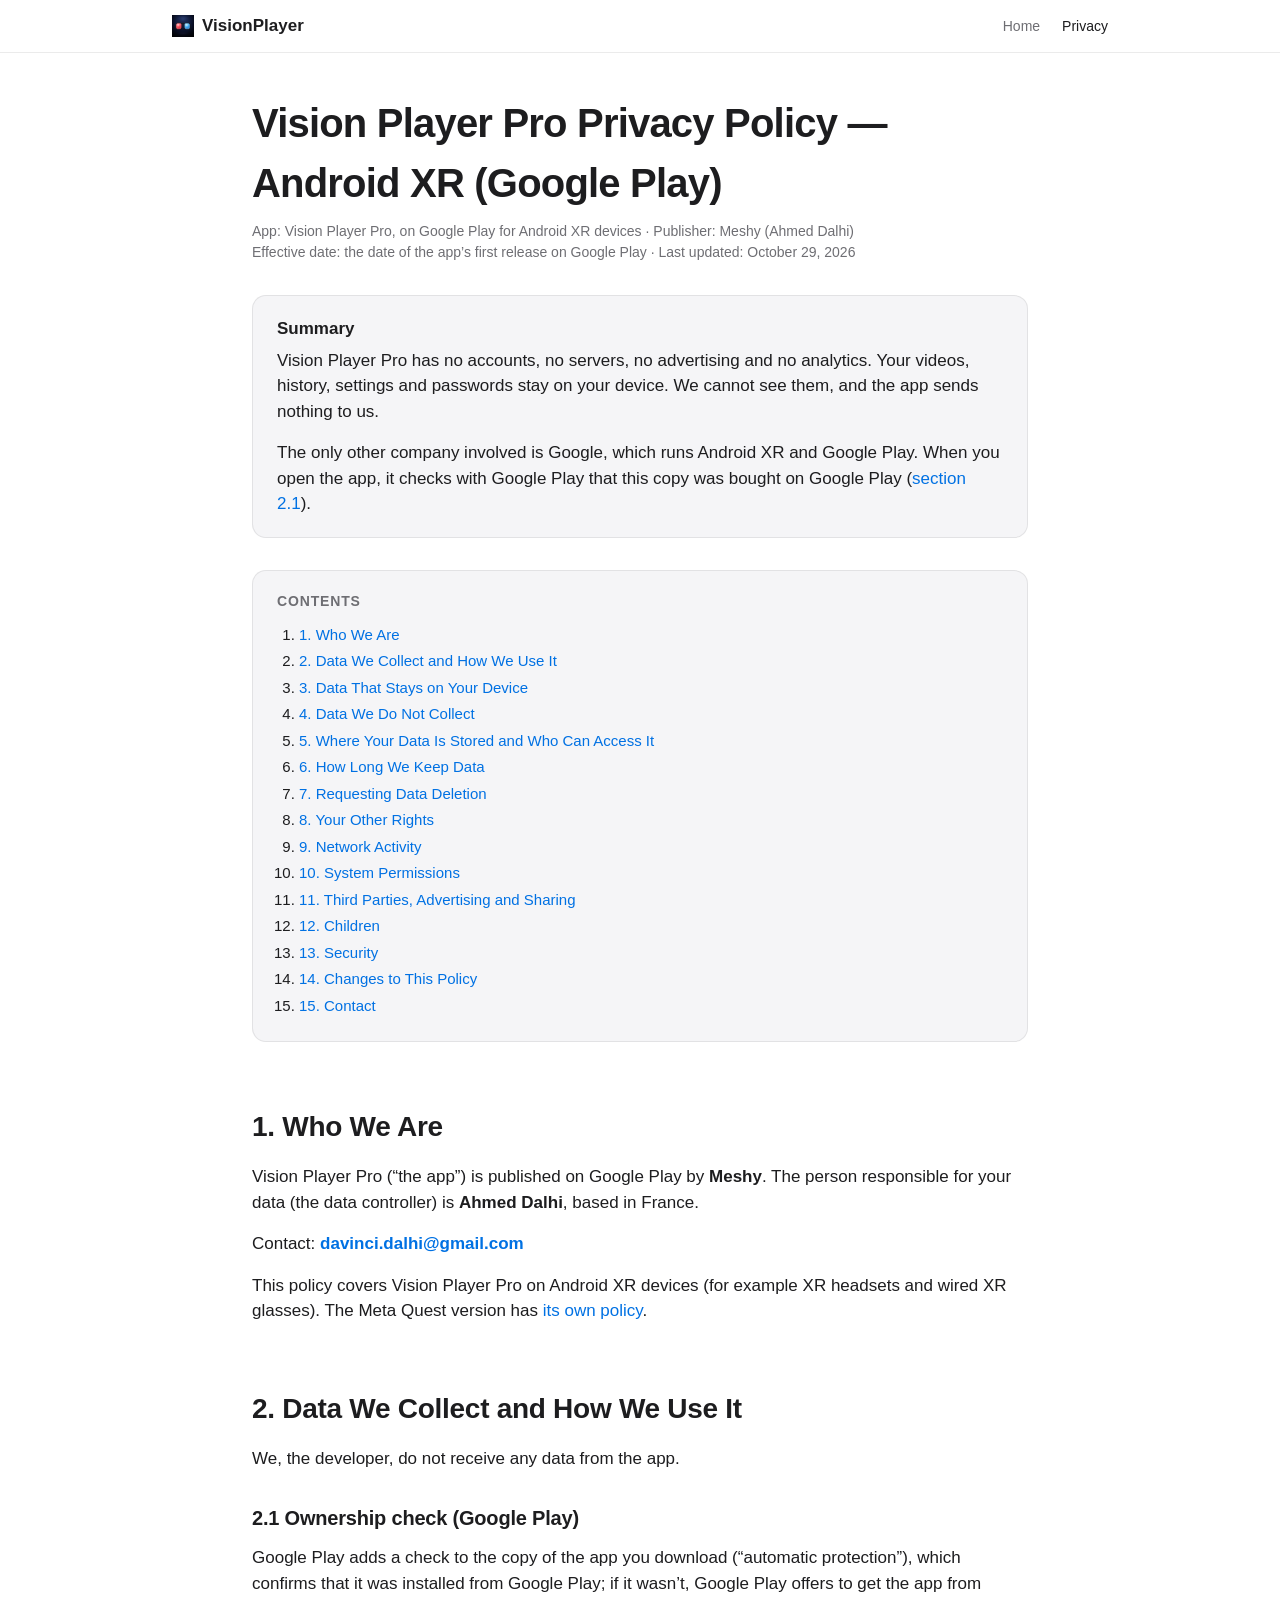
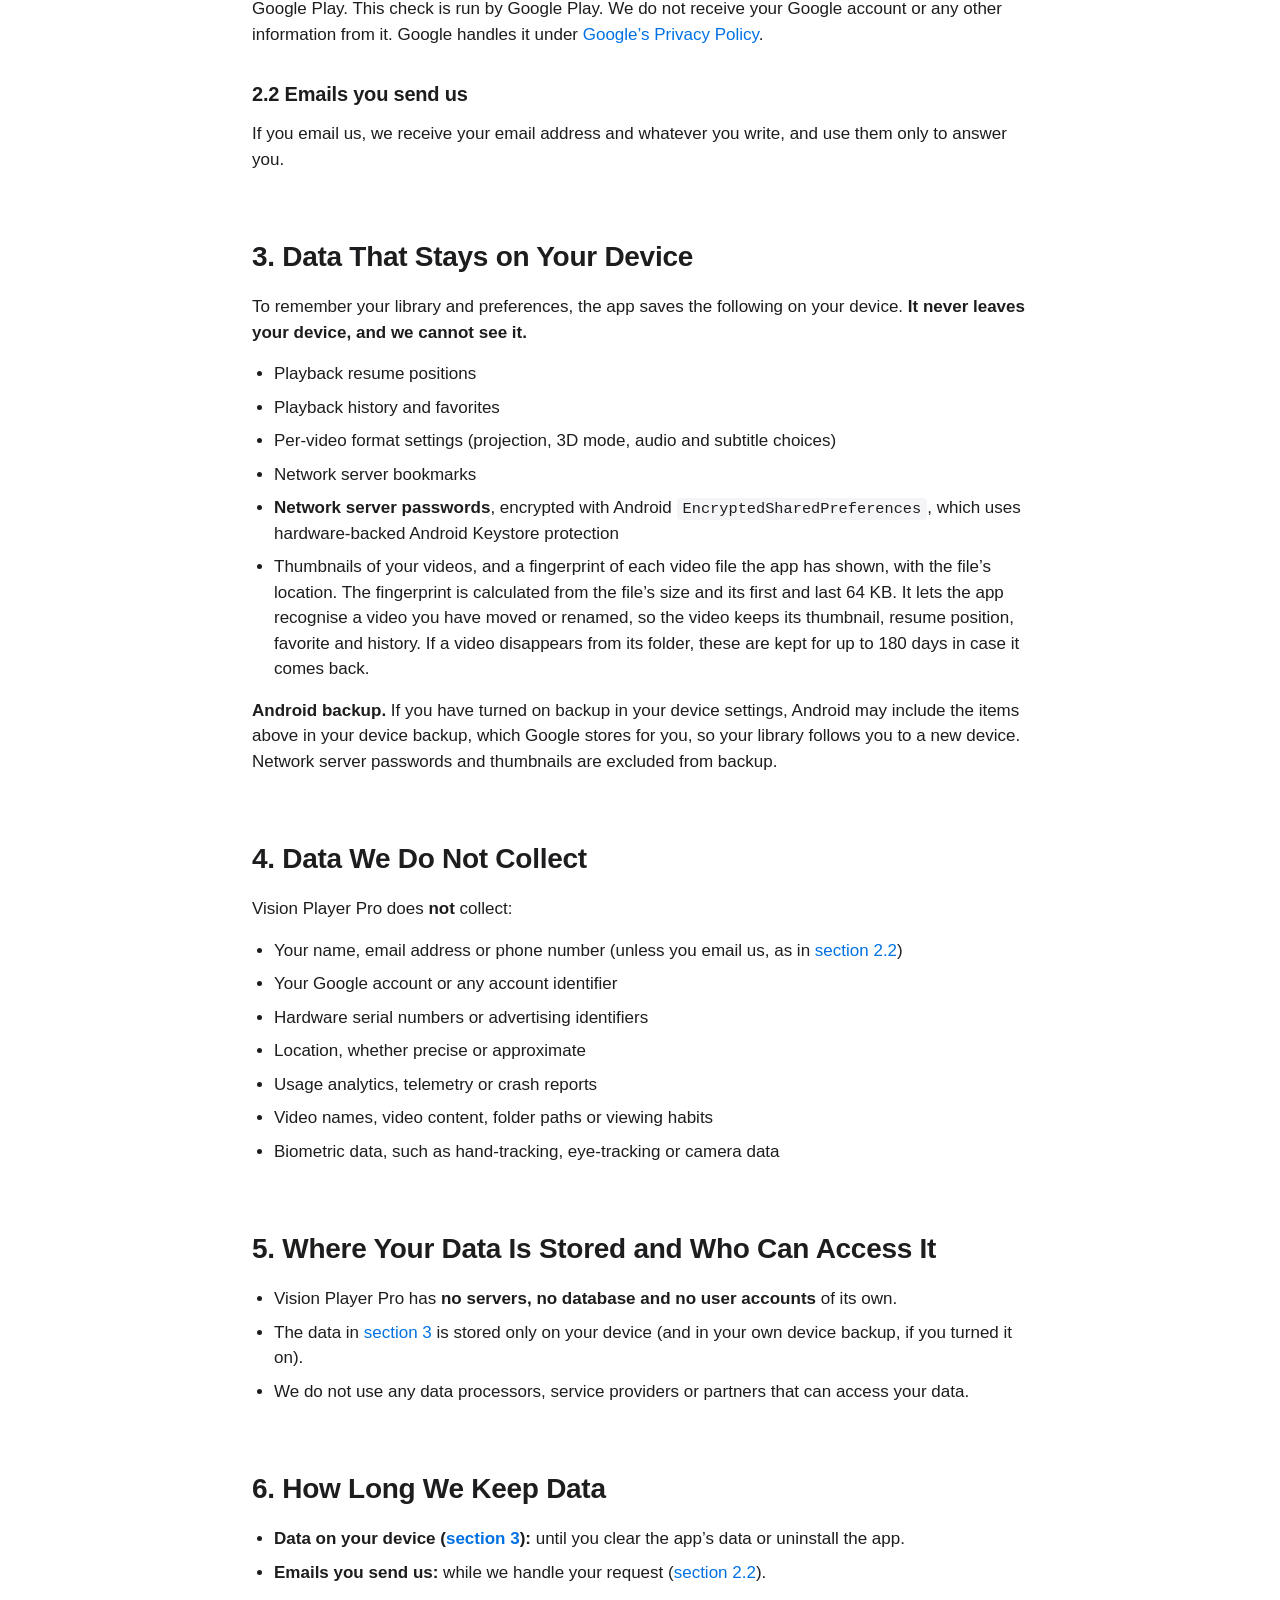
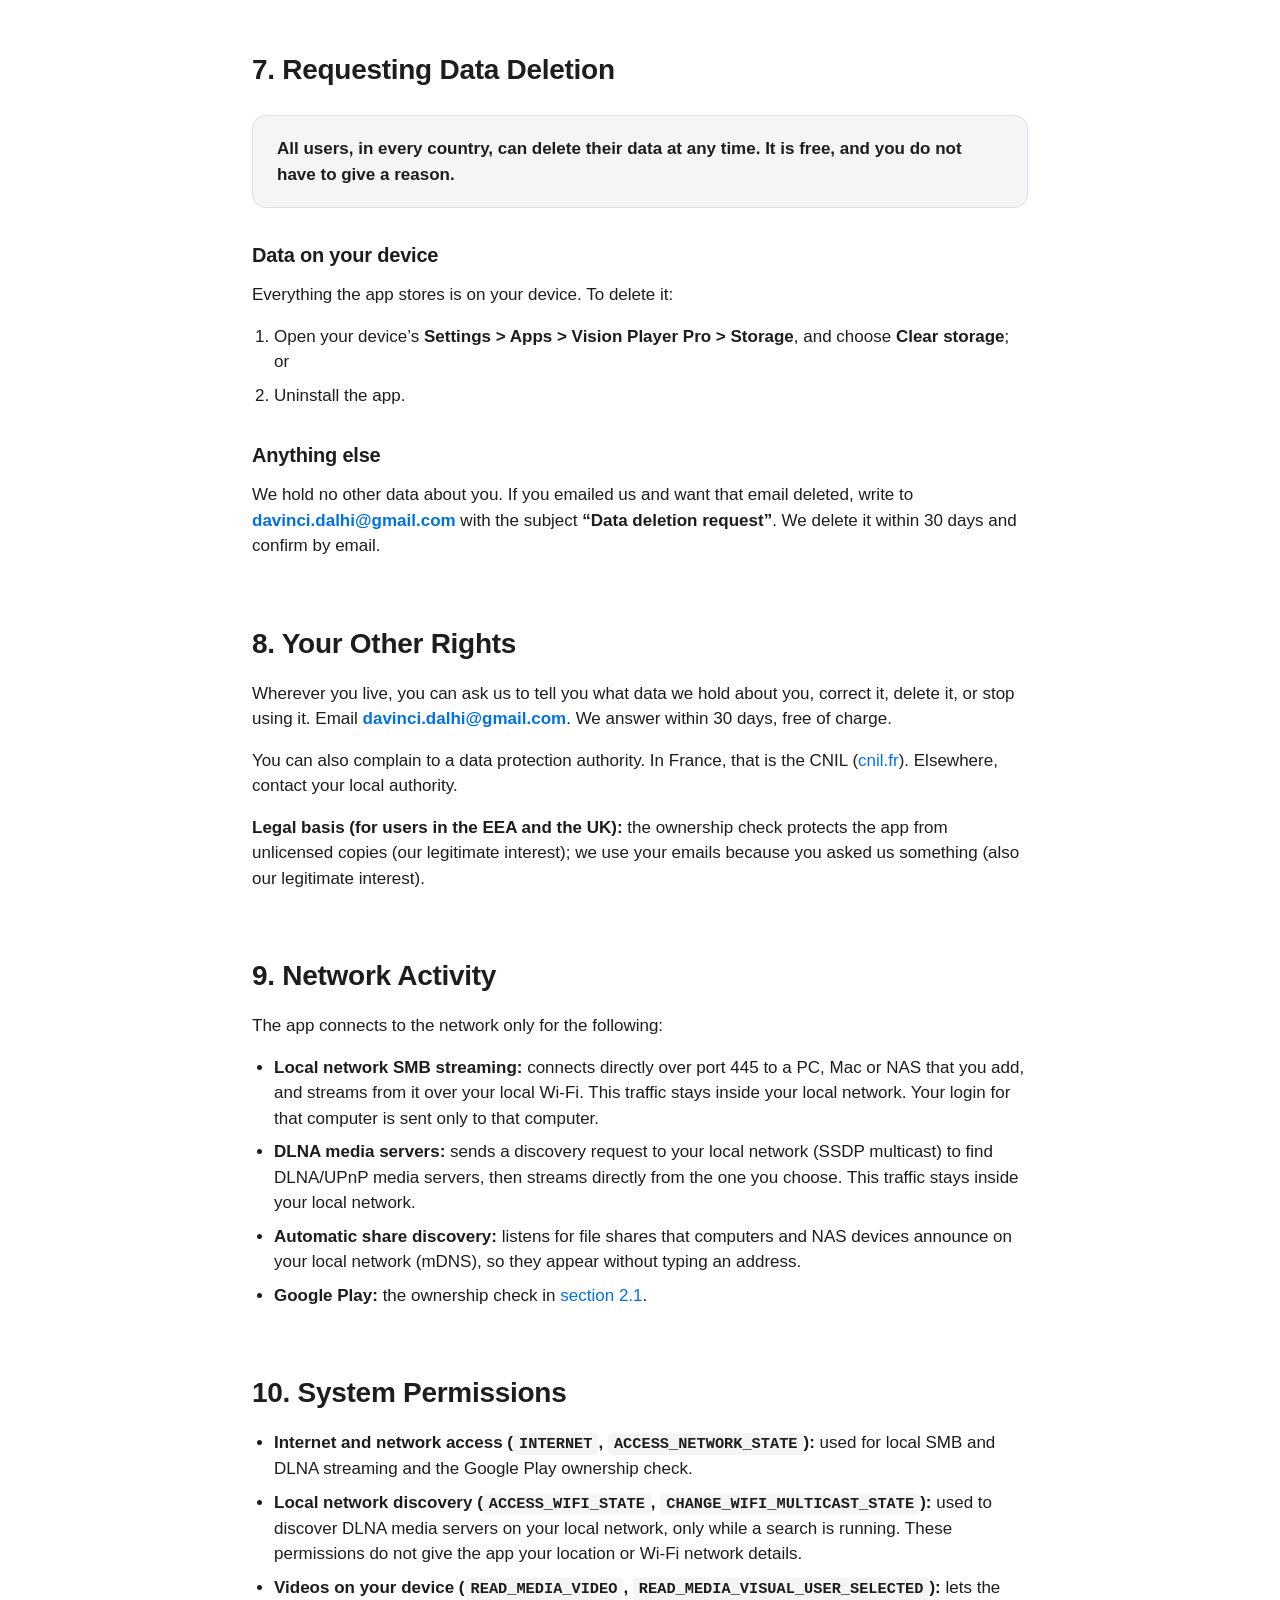
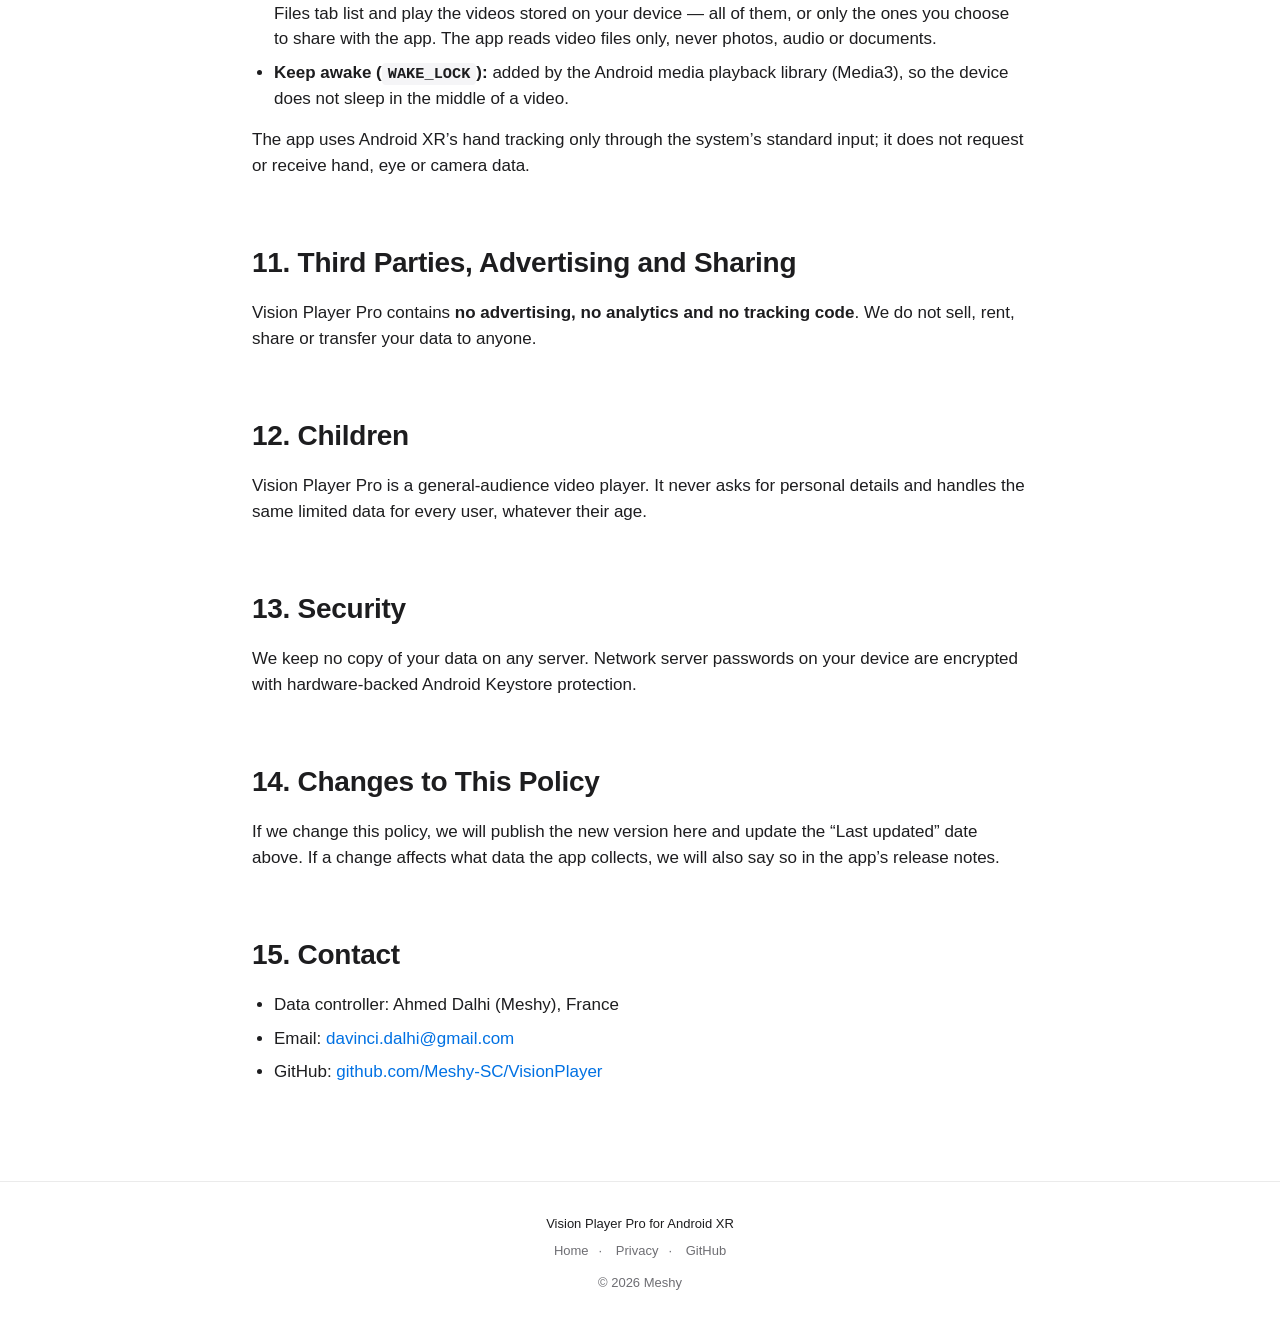
==== androidxr-privacy.html @ 5a443e69 "Add the Android XR (Google Play) privacy policy" ====
<!DOCTYPE html>
<html lang="en">
<head>
  <meta charset="UTF-8" />
  <meta name="viewport" content="width=device-width, initial-scale=1.0" />
  <meta name="theme-color" content="#000000" />
  <title>Privacy Policy — Vision Player Pro (Android XR)</title>
  <meta name="description" content="Privacy policy for Vision Player Pro on Google Play for Android XR devices. What the app stores, what it never collects, and how to delete your data." />
  <link rel="icon" type="image/png" href="assets/logo.png" />
  <link rel="apple-touch-icon" href="assets/logo.png" />
  <link rel="stylesheet" href="assets/style.css" />
</head>
<body>

  <nav class="nav">
    <div class="nav-inner">
      <a class="nav-brand" href="./">
        <img src="assets/logo.png" alt="" />
        VisionPlayer
      </a>
      <div class="nav-links">
        <a href="./">Home</a>
        <a href="androidxr-privacy.html" class="active">Privacy</a>
      </div>
    </div>
  </nav>

  <main class="container">
    <h1>Vision Player Pro Privacy Policy — Android XR (Google Play)</h1>
    <p class="meta">
      App: Vision Player Pro, on Google Play for Android XR devices · Publisher: Meshy (Ahmed Dalhi)<br />
      Effective date: the date of the app&rsquo;s first release on Google Play · Last updated: October 29, 2026
    </p>

    <div class="callout">
      <strong class="callout-title">Summary</strong>
      <p>
        Vision Player Pro has no accounts, no servers, no advertising and no analytics. Your videos, history,
        settings and passwords stay on your device. We cannot see them, and the app sends nothing to us.
      </p>
      <p>
        The only other company involved is Google, which runs Android XR and Google Play. When you open the app, it
        checks with Google Play that this copy was bought on Google Play (<a href="#ownership">section 2.1</a>).
      </p>
    </div>

    <div class="toc">
      <p class="toc-title">Contents</p>
      <ol>
        <li><a href="#who">1. Who We Are</a></li>
        <li><a href="#collect">2. Data We Collect and How We Use It</a></li>
        <li><a href="#on-device">3. Data That Stays on Your Device</a></li>
        <li><a href="#not-collected">4. Data We Do Not Collect</a></li>
        <li><a href="#storage">5. Where Your Data Is Stored and Who Can Access It</a></li>
        <li><a href="#retention">6. How Long We Keep Data</a></li>
        <li><a href="#deletion">7. Requesting Data Deletion</a></li>
        <li><a href="#rights">8. Your Other Rights</a></li>
        <li><a href="#network">9. Network Activity</a></li>
        <li><a href="#permissions">10. System Permissions</a></li>
        <li><a href="#third-parties">11. Third Parties, Advertising and Sharing</a></li>
        <li><a href="#children">12. Children</a></li>
        <li><a href="#security">13. Security</a></li>
        <li><a href="#changes">14. Changes to This Policy</a></li>
        <li><a href="#contact">15. Contact</a></li>
      </ol>
    </div>

    <h2 id="who">1. Who We Are</h2>
    <p>
      Vision Player Pro (&ldquo;the app&rdquo;) is published on Google Play by <strong>Meshy</strong>. The person
      responsible for your data (the data controller) is <strong>Ahmed Dalhi</strong>, based in France.
    </p>
    <p>Contact: <a href="mailto:davinci.dalhi@gmail.com"><strong>davinci.dalhi@gmail.com</strong></a></p>
    <p>
      This policy covers Vision Player Pro on Android XR devices (for example XR headsets and wired XR glasses). The
      Meta Quest version has <a href="horizon-privacy.html">its own policy</a>.
    </p>

    <h2 id="collect">2. Data We Collect and How We Use It</h2>
    <p>We, the developer, do not receive any data from the app.</p>

    <h3 id="ownership">2.1 Ownership check (Google Play)</h3>
    <p>
      Google Play adds a check to the copy of the app you download (&ldquo;automatic protection&rdquo;), which
      confirms that it was installed from Google Play; if it wasn&rsquo;t, Google Play offers to get the app from
      Google Play. This check is run by Google Play. We do not receive your Google account or any other information
      from it. Google handles it under
      <a href="https://policies.google.com/privacy" target="_blank" rel="noopener">Google&rsquo;s Privacy Policy</a>.
    </p>

    <h3 id="emails">2.2 Emails you send us</h3>
    <p>If you email us, we receive your email address and whatever you write, and use them only to answer you.</p>

    <h2 id="on-device">3. Data That Stays on Your Device</h2>
    <p>
      To remember your library and preferences, the app saves the following on your device. <strong>It never leaves
      your device, and we cannot see it.</strong>
    </p>
    <ul>
      <li>Playback resume positions</li>
      <li>Playback history and favorites</li>
      <li>Per-video format settings (projection, 3D mode, audio and subtitle choices)</li>
      <li>Network server bookmarks</li>
      <li>
        <strong>Network server passwords</strong>, encrypted with Android <code>EncryptedSharedPreferences</code>,
        which uses hardware-backed Android Keystore protection
      </li>
      <li>
        Thumbnails of your videos, and a fingerprint of each video file the app has shown, with the file&rsquo;s
        location. The fingerprint is calculated from the file&rsquo;s size and its first and last 64 KB. It lets the
        app recognise a video you have moved or renamed, so the video keeps its thumbnail, resume position, favorite
        and history. If a video disappears from its folder, these are kept for up to 180 days in case it comes back.
      </li>
    </ul>
    <p>
      <strong>Android backup.</strong> If you have turned on backup in your device settings, Android may include the
      items above in your device backup, which Google stores for you, so your library follows you to a new device.
      Network server passwords and thumbnails are excluded from backup.
    </p>

    <h2 id="not-collected">4. Data We Do Not Collect</h2>
    <p>Vision Player Pro does <strong>not</strong> collect:</p>
    <ul>
      <li>Your name, email address or phone number (unless you email us, as in <a href="#emails">section 2.2</a>)</li>
      <li>Your Google account or any account identifier</li>
      <li>Hardware serial numbers or advertising identifiers</li>
      <li>Location, whether precise or approximate</li>
      <li>Usage analytics, telemetry or crash reports</li>
      <li>Video names, video content, folder paths or viewing habits</li>
      <li>Biometric data, such as hand-tracking, eye-tracking or camera data</li>
    </ul>

    <h2 id="storage">5. Where Your Data Is Stored and Who Can Access It</h2>
    <ul>
      <li>Vision Player Pro has <strong>no servers, no database and no user accounts</strong> of its own.</li>
      <li>
        The data in <a href="#on-device">section 3</a> is stored only on your device (and in your own device backup,
        if you turned it on).
      </li>
      <li>We do not use any data processors, service providers or partners that can access your data.</li>
    </ul>

    <h2 id="retention">6. How Long We Keep Data</h2>
    <ul>
      <li><strong>Data on your device (<a href="#on-device">section 3</a>):</strong> until you clear the app&rsquo;s data or uninstall the app.</li>
      <li><strong>Emails you send us:</strong> while we handle your request (<a href="#emails">section 2.2</a>).</li>
    </ul>

    <h2 id="deletion">7. Requesting Data Deletion</h2>
    <div class="callout">
      <p>
        <strong>All users, in every country, can delete their data at any time. It is free, and you do not have to
        give a reason.</strong>
      </p>
    </div>
    <h3>Data on your device</h3>
    <p>Everything the app stores is on your device. To delete it:</p>
    <ol>
      <li>Open your device&rsquo;s <strong>Settings &gt; Apps &gt; Vision Player Pro &gt; Storage</strong>, and choose <strong>Clear storage</strong>; or</li>
      <li>Uninstall the app.</li>
    </ol>
    <h3>Anything else</h3>
    <p>
      We hold no other data about you. If you emailed us and want that email deleted, write to
      <a href="mailto:davinci.dalhi@gmail.com?subject=Data%20deletion%20request"><strong>davinci.dalhi@gmail.com</strong></a>
      with the subject <strong>&ldquo;Data deletion request&rdquo;</strong>. We delete it within 30 days and confirm by
      email.
    </p>

    <h2 id="rights">8. Your Other Rights</h2>
    <p>
      Wherever you live, you can ask us to tell you what data we hold about you, correct it, delete it, or stop using
      it. Email <a href="mailto:davinci.dalhi@gmail.com"><strong>davinci.dalhi@gmail.com</strong></a>. We answer within
      30 days, free of charge.
    </p>
    <p>
      You can also complain to a data protection authority. In France, that is the CNIL
      (<a href="https://www.cnil.fr" target="_blank" rel="noopener">cnil.fr</a>). Elsewhere, contact your local
      authority.
    </p>
    <p>
      <strong>Legal basis (for users in the EEA and the UK):</strong> the ownership check protects the app from
      unlicensed copies (our legitimate interest); we use your emails because you asked us something (also our
      legitimate interest).
    </p>

    <h2 id="network">9. Network Activity</h2>
    <p>The app connects to the network only for the following:</p>
    <ul>
      <li>
        <strong>Local network SMB streaming:</strong> connects directly over port 445 to a PC, Mac or NAS that you add,
        and streams from it over your local Wi-Fi. This traffic stays inside your local network. Your login for that
        computer is sent only to that computer.
      </li>
      <li>
        <strong>DLNA media servers:</strong> sends a discovery request to your local network (SSDP multicast) to find
        DLNA/UPnP media servers, then streams directly from the one you choose. This traffic stays inside your local
        network.
      </li>
      <li>
        <strong>Automatic share discovery:</strong> listens for file shares that computers and NAS devices announce on
        your local network (mDNS), so they appear without typing an address.
      </li>
      <li><strong>Google Play:</strong> the ownership check in <a href="#ownership">section 2.1</a>.</li>
    </ul>

    <h2 id="permissions">10. System Permissions</h2>
    <ul>
      <li>
        <strong>Internet and network access (<code>INTERNET</code>, <code>ACCESS_NETWORK_STATE</code>):</strong> used
        for local SMB and DLNA streaming and the Google Play ownership check.
      </li>
      <li>
        <strong>Local network discovery (<code>ACCESS_WIFI_STATE</code>, <code>CHANGE_WIFI_MULTICAST_STATE</code>):</strong>
        used to discover DLNA media servers on your local network, only while a search is running. These permissions
        do not give the app your location or Wi-Fi network details.
      </li>
      <li>
        <strong>Videos on your device (<code>READ_MEDIA_VIDEO</code>, <code>READ_MEDIA_VISUAL_USER_SELECTED</code>):</strong>
        lets the Files tab list and play the videos stored on your device — all of them, or only the ones you choose
        to share with the app. The app reads video files only, never photos, audio or documents.
      </li>
      <li>
        <strong>Keep awake (<code>WAKE_LOCK</code>):</strong> added by the Android media playback library (Media3), so
        the device does not sleep in the middle of a video.
      </li>
    </ul>
    <p>
      The app uses Android XR&rsquo;s hand tracking only through the system&rsquo;s standard input; it does not request
      or receive hand, eye or camera data.
    </p>

    <h2 id="third-parties">11. Third Parties, Advertising and Sharing</h2>
    <p>
      Vision Player Pro contains <strong>no advertising, no analytics and no tracking code</strong>. We do not sell,
      rent, share or transfer your data to anyone.
    </p>

    <h2 id="children">12. Children</h2>
    <p>
      Vision Player Pro is a general-audience video player. It never asks for personal details and handles the same
      limited data for every user, whatever their age.
    </p>

    <h2 id="security">13. Security</h2>
    <p>
      We keep no copy of your data on any server. Network server passwords on your device are encrypted with
      hardware-backed Android Keystore protection.
    </p>

    <h2 id="changes">14. Changes to This Policy</h2>
    <p>
      If we change this policy, we will publish the new version here and update the &ldquo;Last updated&rdquo; date
      above. If a change affects what data the app collects, we will also say so in the app&rsquo;s release notes.
    </p>

    <h2 id="contact">15. Contact</h2>
    <ul>
      <li>Data controller: Ahmed Dalhi (Meshy), France</li>
      <li>Email: <a href="mailto:davinci.dalhi@gmail.com?subject=Vision%20Player%20Pro%20privacy">davinci.dalhi@gmail.com</a></li>
      <li>GitHub: <a href="https://github.com/Meshy-SC/VisionPlayer" target="_blank" rel="noopener">github.com/Meshy-SC/VisionPlayer</a></li>
    </ul>
  </main>

  <footer class="footer">
    <div class="footer-brand">Vision Player Pro for Android XR</div>
    <div>
      <a href="./">Home</a>·
      <a href="androidxr-privacy.html">Privacy</a>·
      <a href="https://github.com/Meshy-SC/VisionPlayer" target="_blank" rel="noopener">GitHub</a>
    </div>
    <div style="margin-top: 12px;">© 2026 Meshy</div>
  </footer>

</body>
</html>
---- assets/style.css ----
/* VisionPlayer — support & legal site
   Zero-dependency, system-font, auto light/dark. */

:root {
  --bg: #ffffff;
  --bg-elevated: #f5f5f7;
  --text: #1d1d1f;
  --text-muted: #6e6e73;
  --border: rgba(0, 0, 0, 0.08);
  --accent: #0071e3;
  --accent-hover: #0077ed;
  --card: #ffffff;
  --shadow: 0 1px 2px rgba(0, 0, 0, 0.04), 0 8px 24px rgba(0, 0, 0, 0.06);
  --hero-gradient: linear-gradient(180deg, #f5f5f7 0%, #ffffff 100%);
  --code-bg: #f5f5f7;
}

@media (prefers-color-scheme: dark) {
  :root {
    --bg: #000000;
    --bg-elevated: #1c1c1e;
    --text: #f5f5f7;
    --text-muted: #a1a1a6;
    --border: rgba(255, 255, 255, 0.12);
    --accent: #2997ff;
    --accent-hover: #47a7ff;
    --card: #1c1c1e;
    --shadow: 0 1px 2px rgba(0, 0, 0, 0.3), 0 8px 24px rgba(0, 0, 0, 0.4);
    --hero-gradient: linear-gradient(180deg, #1c1c1e 0%, #000000 100%);
    --code-bg: #1c1c1e;
  }
}

* {
  box-sizing: border-box;
}

html {
  -webkit-text-size-adjust: 100%;
  scroll-behavior: smooth;
}

body {
  margin: 0;
  padding: 0;
  font-family: -apple-system, BlinkMacSystemFont, "SF Pro Display", "SF Pro Text",
    "Helvetica Neue", Helvetica, Arial, sans-serif;
  font-size: 17px;
  line-height: 1.5;
  color: var(--text);
  background: var(--bg);
  -webkit-font-smoothing: antialiased;
  -moz-osx-font-smoothing: grayscale;
}

/* ---------- Navigation ---------- */

.nav {
  position: sticky;
  top: 0;
  z-index: 100;
  background: rgba(255, 255, 255, 0.72);
  backdrop-filter: saturate(180%) blur(20px);
  -webkit-backdrop-filter: saturate(180%) blur(20px);
  border-bottom: 1px solid var(--border);
}

@media (prefers-color-scheme: dark) {
  .nav {
    background: rgba(0, 0, 0, 0.72);
  }
}

.nav-inner {
  max-width: 980px;
  margin: 0 auto;
  padding: 0 22px;
  height: 52px;
  display: flex;
  align-items: center;
  gap: 24px;
}

.nav-brand {
  font-weight: 600;
  color: var(--text);
  text-decoration: none;
  display: flex;
  align-items: center;
  gap: 8px;
}

.nav-brand img {
  height: 22px;
  width: auto;
  vertical-align: middle;
}

.nav-links {
  margin-left: auto;
  display: flex;
  gap: 22px;
}

.nav-links a {
  color: var(--text-muted);
  text-decoration: none;
  font-size: 14px;
  transition: color 0.15s ease;
}

.nav-links a:hover {
  color: var(--text);
}

.nav-links a.active {
  color: var(--text);
  font-weight: 500;
}

/* ---------- Layout ---------- */

.container {
  max-width: 820px;
  margin: 0 auto;
  padding: 40px 22px 80px;
}

.container-wide {
  max-width: 980px;
}

/* ---------- Hero ---------- */

.hero {
  background: var(--hero-gradient);
  padding: 80px 22px 60px;
  text-align: center;
  border-bottom: 1px solid var(--border);
}

.hero-logo {
  width: 96px;
  height: 96px;
  margin: 0 auto 24px;
  display: block;
  border-radius: 22px;
  box-shadow: var(--shadow);
}

.hero h1 {
  font-size: 48px;
  font-weight: 700;
  letter-spacing: -0.02em;
  margin: 0 0 12px;
  line-height: 1.08;
}

.hero p {
  font-size: 21px;
  color: var(--text-muted);
  margin: 0 auto;
  max-width: 620px;
  line-height: 1.4;
}

/* ---------- Typography ---------- */

h1, h2, h3, h4 {
  color: var(--text);
  letter-spacing: -0.01em;
}

h1 {
  font-size: 40px;
  font-weight: 700;
  margin: 0 0 8px;
  letter-spacing: -0.02em;
}

h2 {
  font-size: 28px;
  font-weight: 600;
  margin: 48px 0 16px;
  padding-top: 16px;
}

h3 {
  font-size: 20px;
  font-weight: 600;
  margin: 32px 0 12px;
}

p {
  margin: 0 0 16px;
}

a {
  color: var(--accent);
  text-decoration: none;
}

a:hover {
  color: var(--accent-hover);
  text-decoration: underline;
}

.subtitle {
  color: var(--text-muted);
  font-size: 19px;
  margin: 8px 0 0;
}

.meta {
  color: var(--text-muted);
  font-size: 14px;
  margin: 4px 0 32px;
}

ul, ol {
  padding-left: 22px;
  margin: 0 0 16px;
}

li {
  margin-bottom: 8px;
}

hr {
  border: 0;
  border-top: 1px solid var(--border);
  margin: 40px 0;
}

code {
  font-family: "SF Mono", ui-monospace, Menlo, Consolas, monospace;
  font-size: 0.9em;
  background: var(--code-bg);
  padding: 2px 6px;
  border-radius: 4px;
}

/* ---------- Cards ---------- */

.cards {
  display: grid;
  grid-template-columns: repeat(auto-fit, minmax(260px, 1fr));
  gap: 20px;
  margin: 40px 0;
}

.card {
  background: var(--card);
  border: 1px solid var(--border);
  border-radius: 18px;
  padding: 28px;
  box-shadow: var(--shadow);
  transition: transform 0.2s ease, box-shadow 0.2s ease;
  text-decoration: none;
  color: inherit;
  display: block;
}

.card:hover {
  transform: translateY(-2px);
  box-shadow: 0 4px 8px rgba(0, 0, 0, 0.06), 0 16px 32px rgba(0, 0, 0, 0.08);
  text-decoration: none;
}

@media (prefers-color-scheme: dark) {
  .card:hover {
    box-shadow: 0 4px 8px rgba(0, 0, 0, 0.4), 0 16px 32px rgba(0, 0, 0, 0.5);
  }
}

.card h3 {
  margin: 0 0 8px;
  font-size: 20px;
}

.card p {
  color: var(--text-muted);
  margin: 0;
  font-size: 15px;
}

.card-arrow {
  color: var(--accent);
  font-weight: 500;
  margin-top: 12px;
  display: inline-block;
  font-size: 14px;
}

/* ---------- Callouts ---------- */

.callout {
  background: var(--bg-elevated);
  border: 1px solid var(--border);
  border-radius: 14px;
  padding: 20px 24px;
  margin: 24px 0;
}

.callout p:last-child {
  margin-bottom: 0;
}

.callout-title {
  font-weight: 600;
  margin: 0 0 6px;
  display: block;
}

/* ---------- Table of contents ---------- */

.toc {
  background: var(--bg-elevated);
  border: 1px solid var(--border);
  border-radius: 14px;
  padding: 20px 24px;
  margin: 32px 0;
}

.toc-title {
  font-weight: 600;
  font-size: 14px;
  text-transform: uppercase;
  letter-spacing: 0.06em;
  color: var(--text-muted);
  margin: 0 0 12px;
}

.toc ol {
  margin: 0;
  padding-left: 22px;
  font-size: 15px;
}

.toc li {
  margin-bottom: 4px;
}

/* ---------- FAQ ---------- */

.faq details {
  border-bottom: 1px solid var(--border);
  padding: 20px 0;
}

.faq details:first-of-type {
  border-top: 1px solid var(--border);
}

.faq summary {
  font-weight: 500;
  cursor: pointer;
  font-size: 17px;
  list-style: none;
  display: flex;
  justify-content: space-between;
  align-items: center;
  gap: 16px;
}

.faq summary::-webkit-details-marker {
  display: none;
}

.faq summary::after {
  content: "+";
  color: var(--text-muted);
  font-size: 24px;
  font-weight: 300;
  transition: transform 0.2s ease;
  flex-shrink: 0;
}

.faq details[open] summary::after {
  content: "–";
}

.faq details[open] summary {
  margin-bottom: 12px;
}

.faq details p {
  margin: 0;
  color: var(--text-muted);
  font-size: 16px;
}

.faq details ul {
  color: var(--text-muted);
  font-size: 16px;
}

/* ---------- Button ---------- */

.button {
  display: inline-block;
  background: var(--accent);
  color: #ffffff !important;
  padding: 12px 22px;
  border-radius: 980px;
  font-size: 16px;
  font-weight: 500;
  text-decoration: none;
  transition: background 0.15s ease;
}

.button:hover {
  background: var(--accent-hover);
  text-decoration: none;
}

.button-secondary {
  background: var(--bg-elevated);
  color: var(--text) !important;
  border: 1px solid var(--border);
}

.button-secondary:hover {
  background: var(--border);
}

/* ---------- Footer ---------- */

.footer {
  border-top: 1px solid var(--border);
  padding: 32px 22px;
  text-align: center;
  color: var(--text-muted);
  font-size: 13px;
}

.footer a {
  color: var(--text-muted);
  margin: 0 10px;
}

.footer a:hover {
  color: var(--text);
}

.footer-brand {
  margin-bottom: 8px;
  color: var(--text);
  font-weight: 500;
}

/* ---------- Responsive ---------- */

@media (max-width: 640px) {
  .hero {
    padding: 60px 22px 40px;
  }

  .hero h1 {
    font-size: 34px;
  }

  .hero p {
    font-size: 18px;
  }

  h1 {
    font-size: 30px;
  }

  h2 {
    font-size: 24px;
  }

  .nav-inner {
    height: 48px;
    gap: 16px;
  }

  .nav-links {
    gap: 16px;
  }

  .container {
    padding: 32px 22px 60px;
  }
}
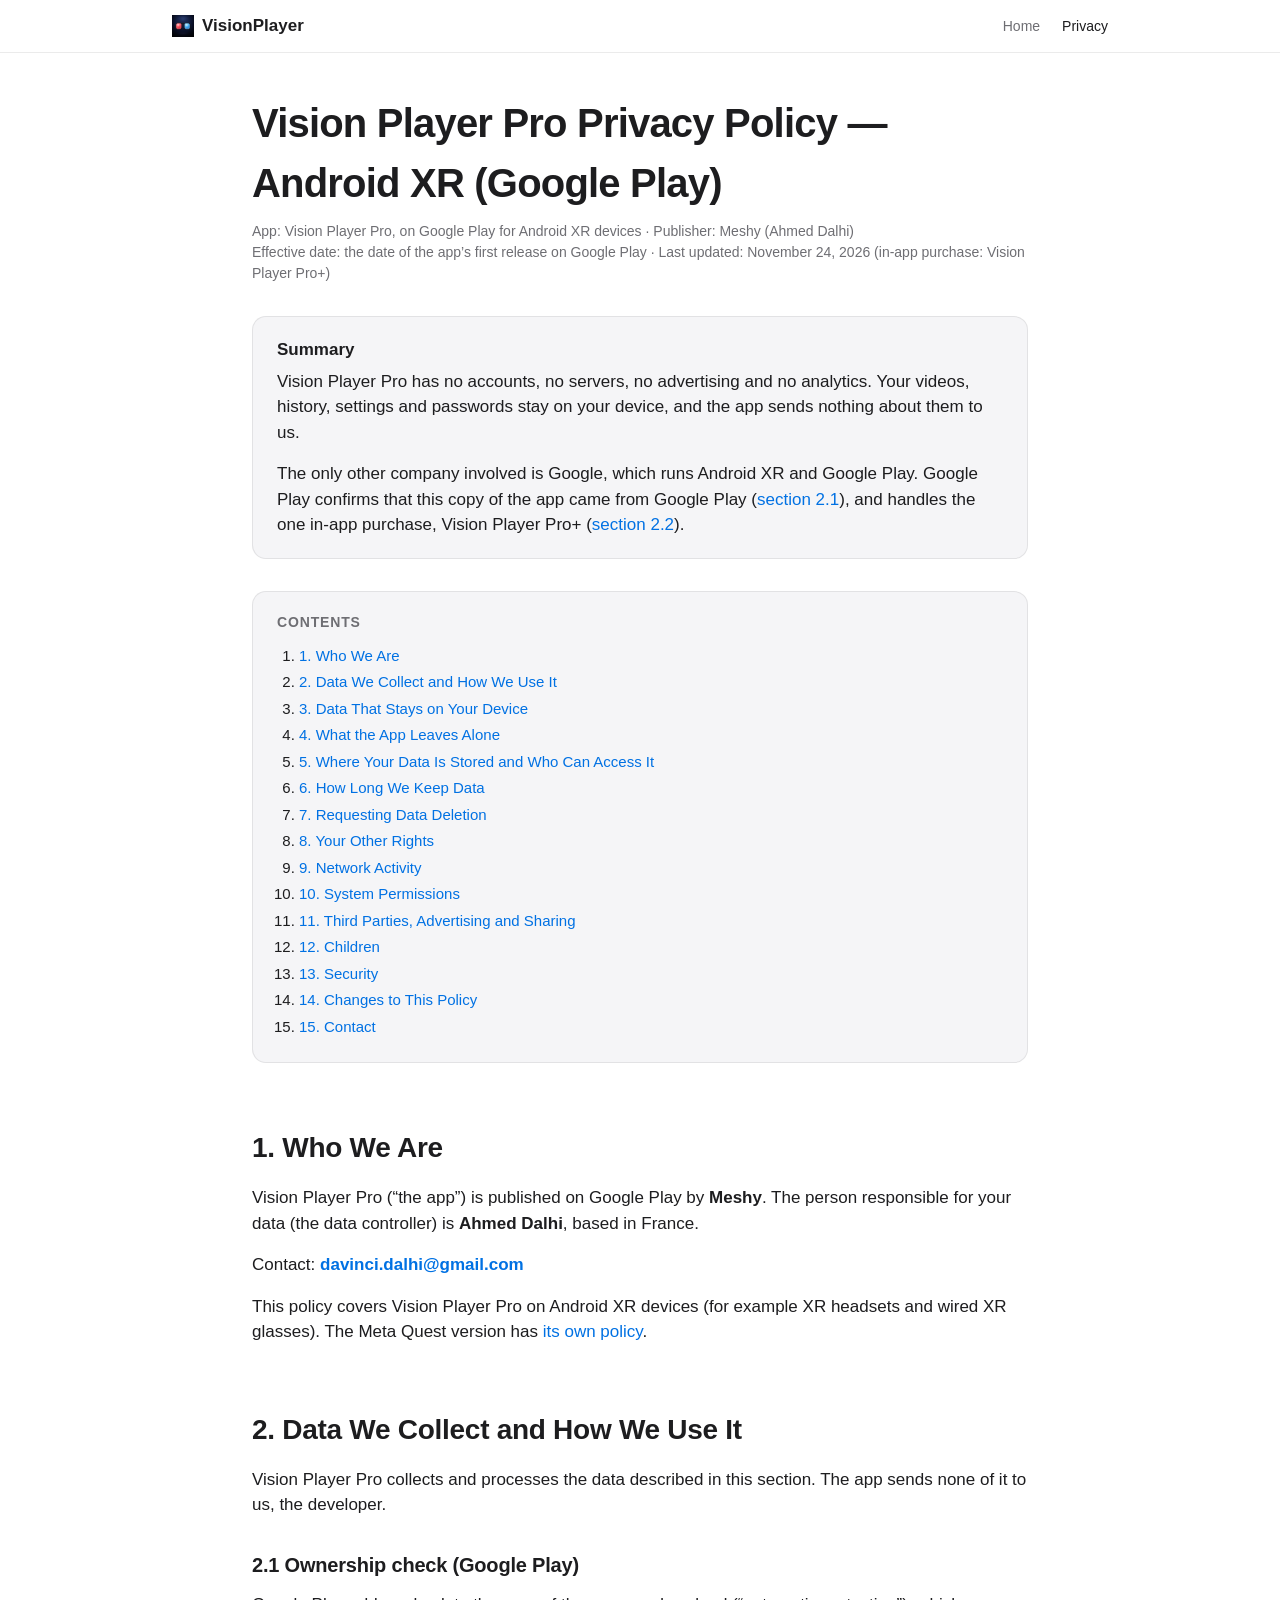
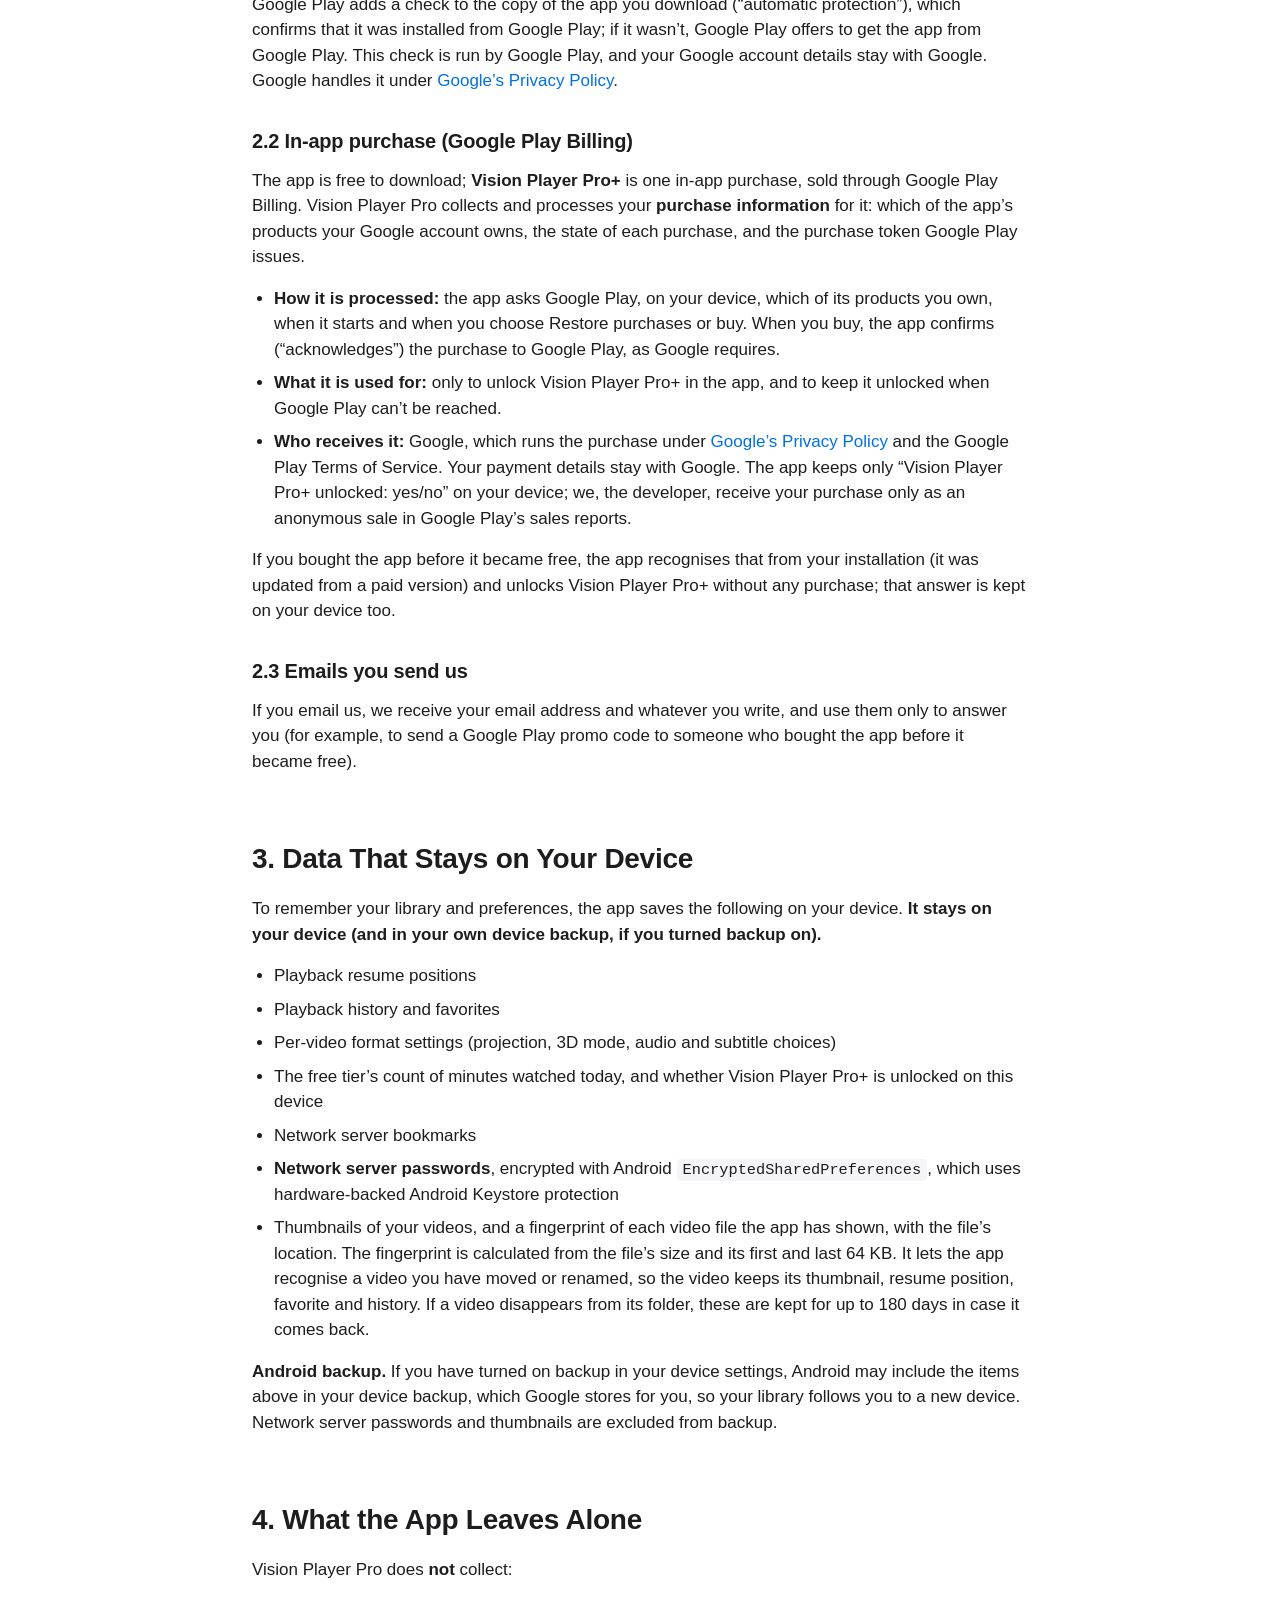
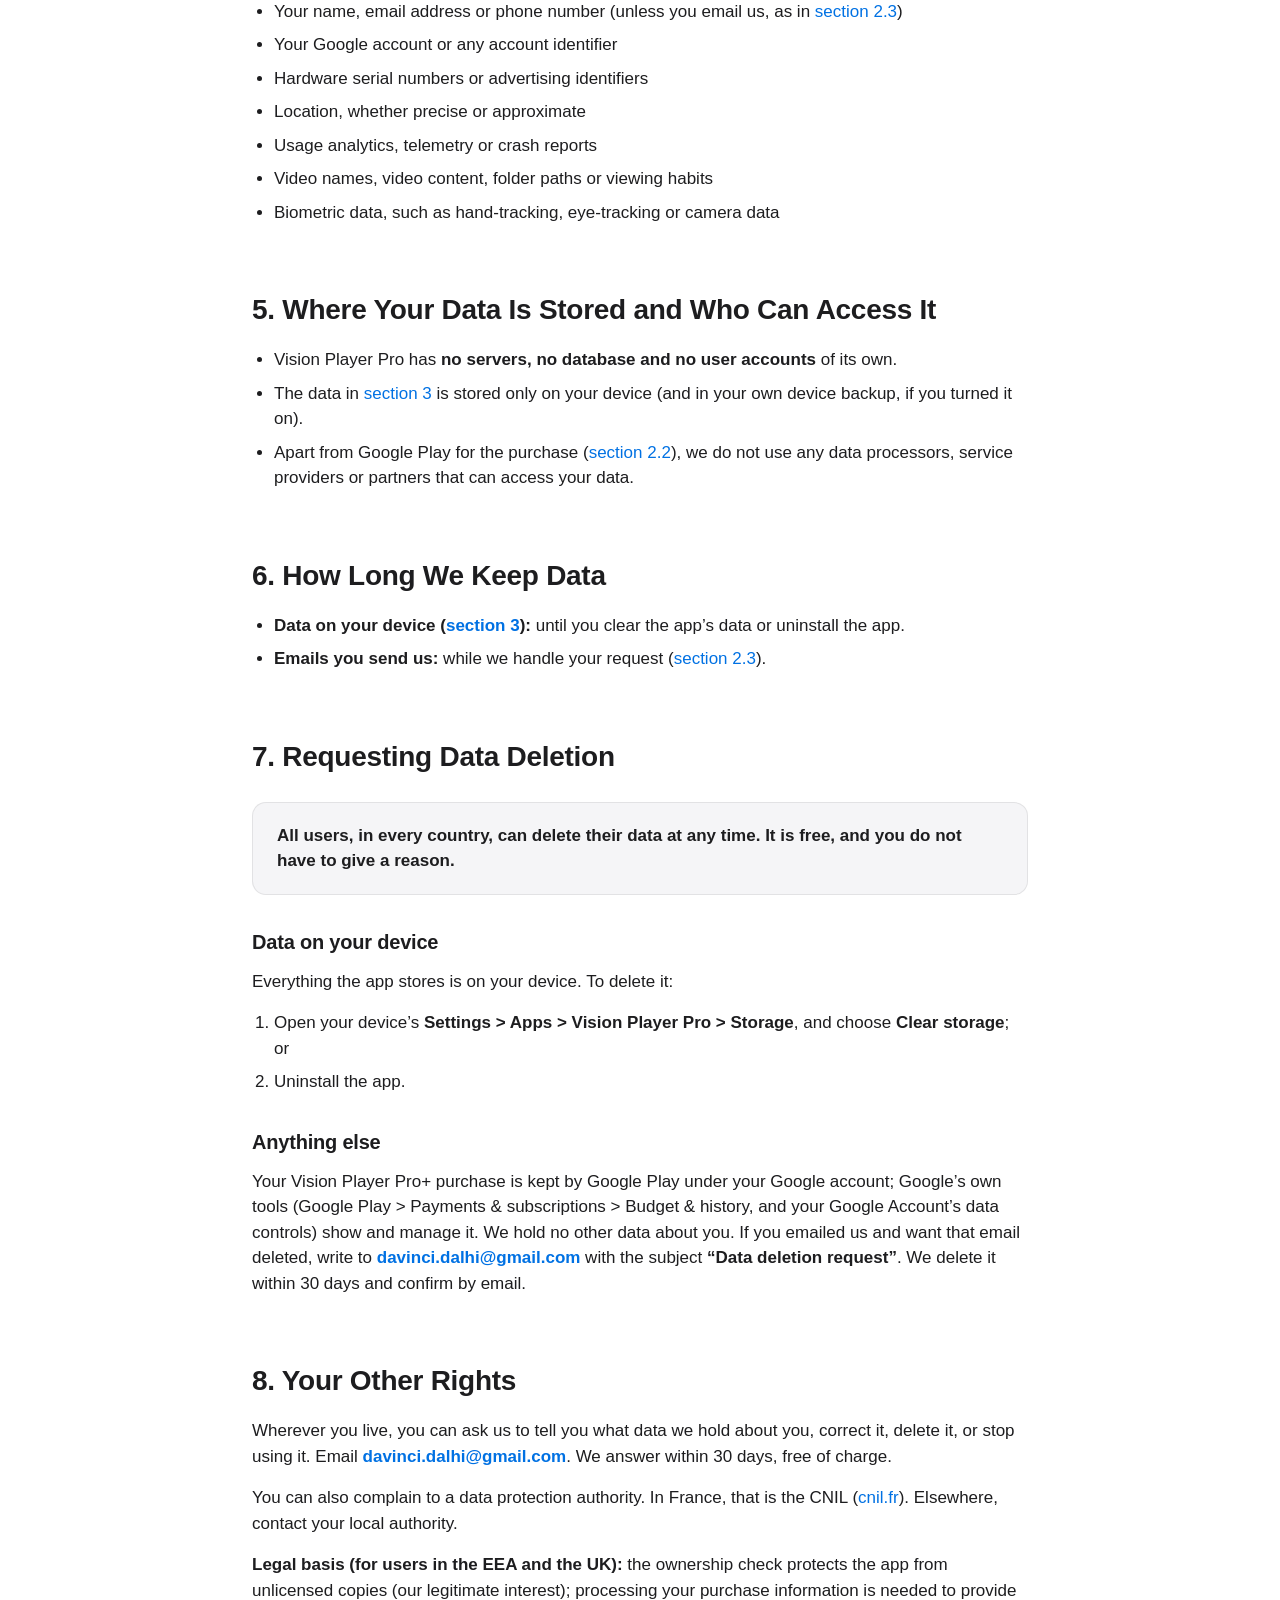
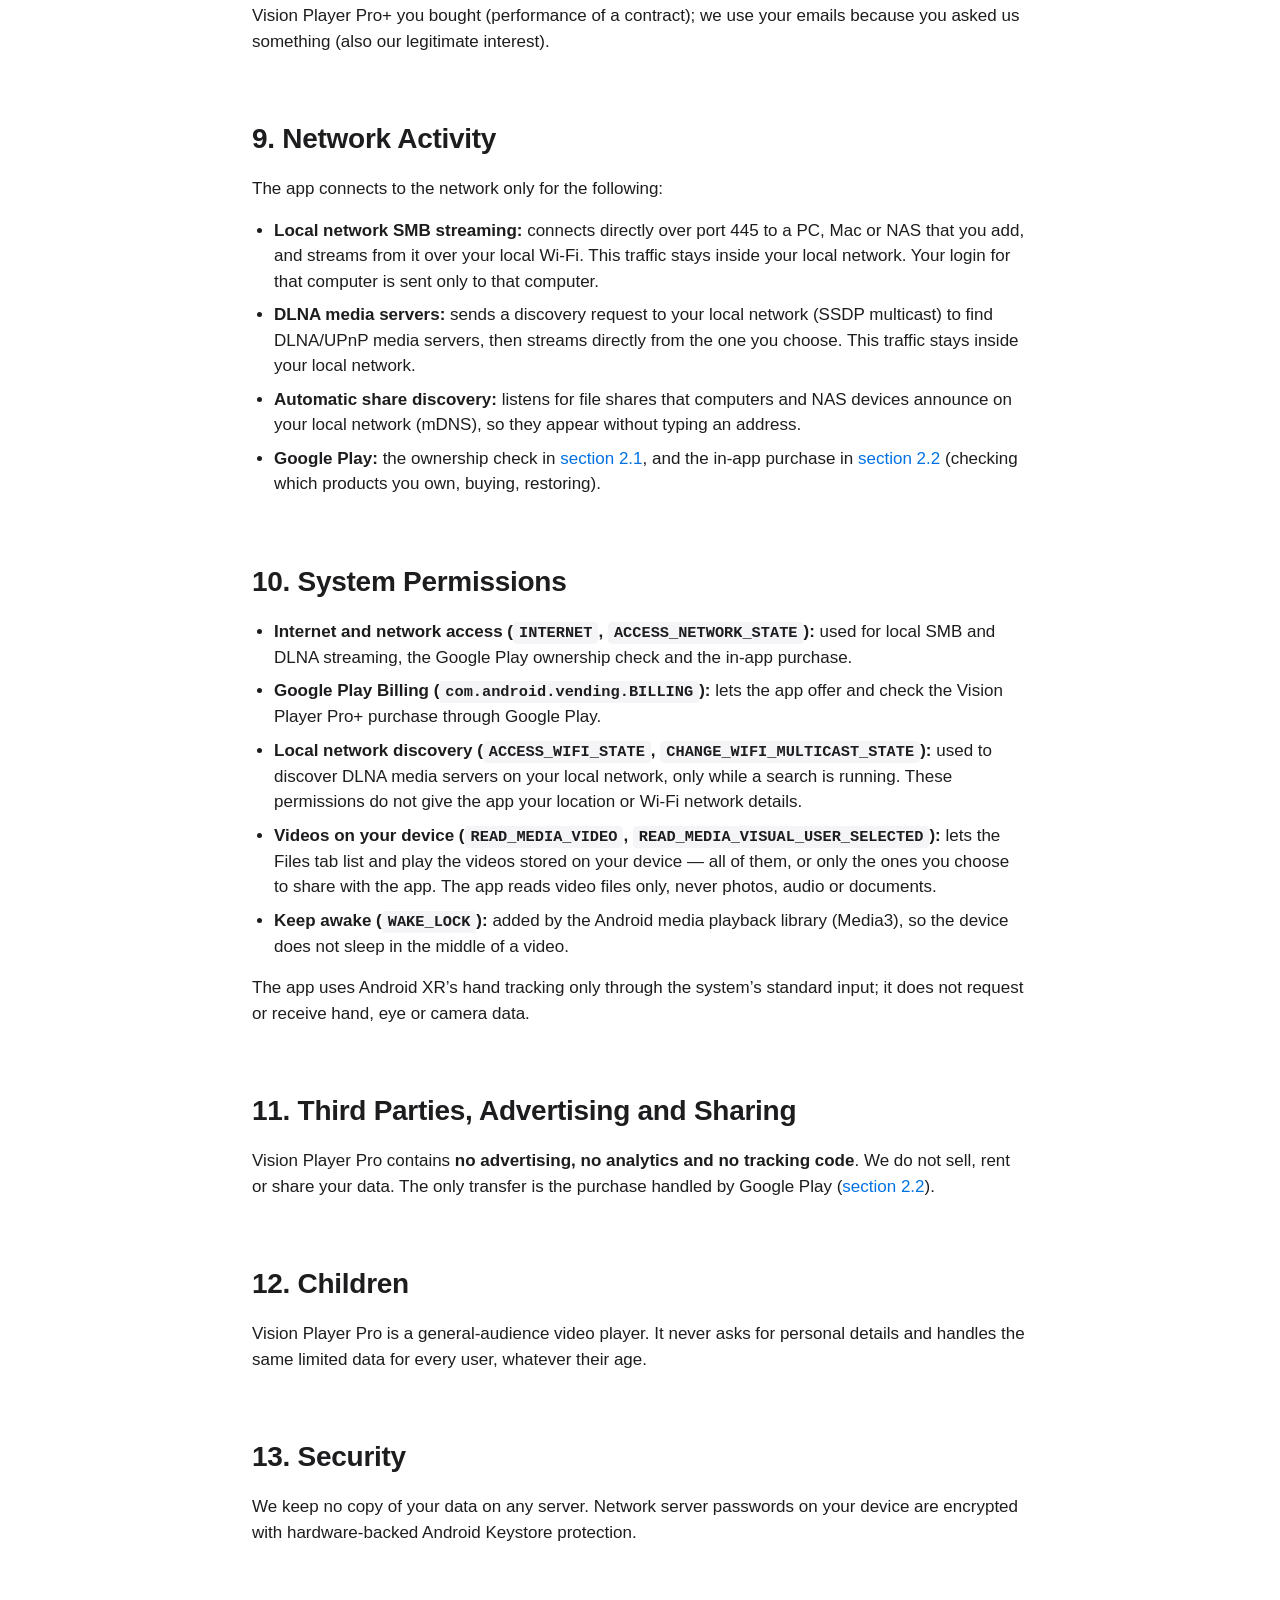
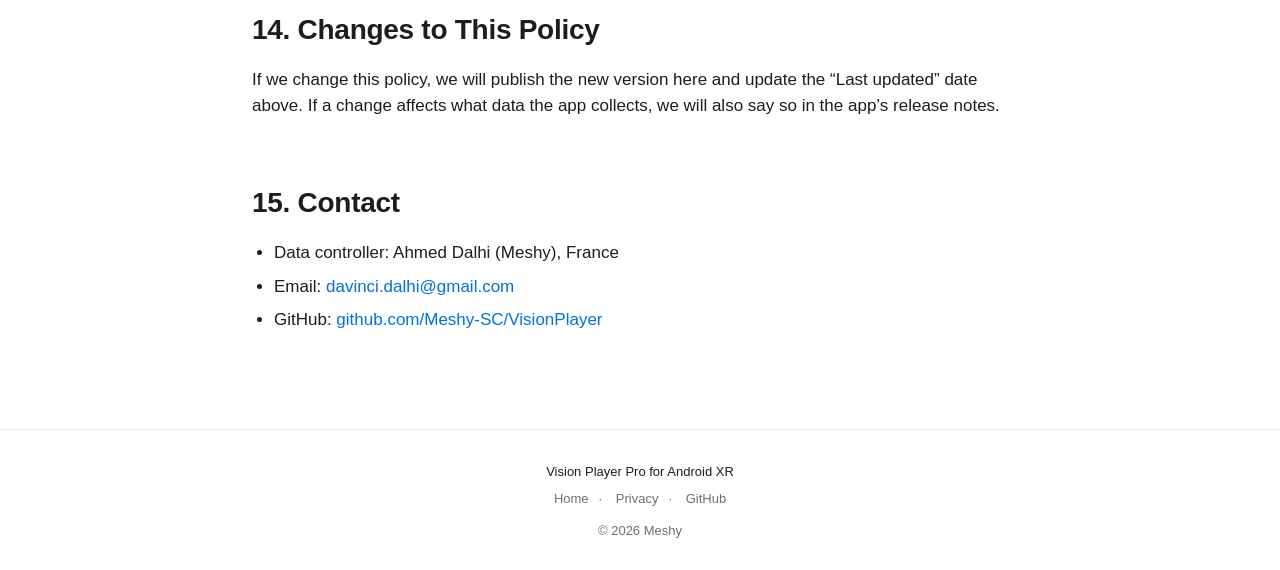
==== commit b163aaed: "Android XR privacy policy: Vision Player Pro+ in-app purchase (Google Play Billing)" ====
--- a/androidxr-privacy.html
+++ b/androidxr-privacy.html
@@ -5,7 +5,7 @@
   <meta name="viewport" content="width=device-width, initial-scale=1.0" />
   <meta name="theme-color" content="#000000" />
   <title>Privacy Policy — Vision Player Pro (Android XR)</title>
-  <meta name="description" content="Privacy policy for Vision Player Pro on Google Play for Android XR devices. What the app stores, what it never collects, and how to delete your data." />
+  <meta name="description" content="Privacy policy for Vision Player Pro on Google Play for Android XR devices. What the app stores, what it processes for the Vision Player Pro+ purchase, and how to delete your data." />
   <link rel="icon" type="image/png" href="assets/logo.png" />
   <link rel="apple-touch-icon" href="assets/logo.png" />
   <link rel="stylesheet" href="assets/style.css" />
@@ -29,18 +29,19 @@
     <h1>Vision Player Pro Privacy Policy — Android XR (Google Play)</h1>
     <p class="meta">
       App: Vision Player Pro, on Google Play for Android XR devices · Publisher: Meshy (Ahmed Dalhi)<br />
-      Effective date: the date of the app&rsquo;s first release on Google Play · Last updated: October 29, 2026
+      Effective date: the date of the app&rsquo;s first release on Google Play · Last updated: November 24, 2026 (in-app purchase: Vision Player Pro+)
     </p>
 
     <div class="callout">
       <strong class="callout-title">Summary</strong>
       <p>
         Vision Player Pro has no accounts, no servers, no advertising and no analytics. Your videos, history,
-        settings and passwords stay on your device. We cannot see them, and the app sends nothing to us.
+        settings and passwords stay on your device, and the app sends nothing about them to us.
       </p>
       <p>
-        The only other company involved is Google, which runs Android XR and Google Play. When you open the app, it
-        checks with Google Play that this copy was bought on Google Play (<a href="#ownership">section 2.1</a>).
+        The only other company involved is Google, which runs Android XR and Google Play. Google Play confirms that
+        this copy of the app came from Google Play (<a href="#ownership">section 2.1</a>), and handles the one in-app
+        purchase, Vision Player Pro+ (<a href="#purchase">section 2.2</a>).
       </p>
     </div>
 
@@ -50,7 +51,7 @@
         <li><a href="#who">1. Who We Are</a></li>
         <li><a href="#collect">2. Data We Collect and How We Use It</a></li>
         <li><a href="#on-device">3. Data That Stays on Your Device</a></li>
-        <li><a href="#not-collected">4. Data We Do Not Collect</a></li>
+        <li><a href="#not-collected">4. What the App Leaves Alone</a></li>
         <li><a href="#storage">5. Where Your Data Is Stored and Who Can Access It</a></li>
         <li><a href="#retention">6. How Long We Keep Data</a></li>
         <li><a href="#deletion">7. Requesting Data Deletion</a></li>
@@ -77,29 +78,63 @@
     </p>
 
     <h2 id="collect">2. Data We Collect and How We Use It</h2>
-    <p>We, the developer, do not receive any data from the app.</p>
+    <p>Vision Player Pro collects and processes the data described in this section. The app sends none of it to us, the developer.</p>
 
     <h3 id="ownership">2.1 Ownership check (Google Play)</h3>
     <p>
       Google Play adds a check to the copy of the app you download (&ldquo;automatic protection&rdquo;), which
       confirms that it was installed from Google Play; if it wasn&rsquo;t, Google Play offers to get the app from
-      Google Play. This check is run by Google Play. We do not receive your Google account or any other information
-      from it. Google handles it under
+      Google Play. This check is run by Google Play, and your Google account details stay with Google. Google
+      handles it under
       <a href="https://policies.google.com/privacy" target="_blank" rel="noopener">Google&rsquo;s Privacy Policy</a>.
     </p>
 
-    <h3 id="emails">2.2 Emails you send us</h3>
-    <p>If you email us, we receive your email address and whatever you write, and use them only to answer you.</p>
+    <h3 id="purchase">2.2 In-app purchase (Google Play Billing)</h3>
+    <p>
+      The app is free to download; <strong>Vision Player Pro+</strong> is one in-app purchase, sold through Google Play
+      Billing. Vision Player Pro collects and processes your <strong>purchase information</strong> for it: which of the
+      app&rsquo;s products your Google account owns, the state of each purchase, and the purchase token Google Play
+      issues.
+    </p>
+    <ul>
+      <li>
+        <strong>How it is processed:</strong> the app asks Google Play, on your device, which of its products you own,
+        when it starts and when you choose Restore purchases or buy. When you buy, the app confirms
+        (&ldquo;acknowledges&rdquo;) the purchase to Google Play, as Google requires.
+      </li>
+      <li>
+        <strong>What it is used for:</strong> only to unlock Vision Player Pro+ in the app, and to keep it unlocked
+        when Google Play can&rsquo;t be reached.
+      </li>
+      <li>
+        <strong>Who receives it:</strong> Google, which runs the purchase under
+        <a href="https://policies.google.com/privacy" target="_blank" rel="noopener">Google&rsquo;s Privacy Policy</a>
+        and the Google Play Terms of Service. Your payment details stay with Google. The app keeps only &ldquo;Vision
+        Player Pro+ unlocked: yes/no&rdquo; on your device; we, the developer, receive your purchase only as an
+        anonymous sale in Google Play&rsquo;s sales reports.
+      </li>
+    </ul>
+    <p>
+      If you bought the app before it became free, the app recognises that from your installation (it was updated
+      from a paid version) and unlocks Vision Player Pro+ without any purchase; that answer is kept on your device too.
+    </p>
+
+    <h3 id="emails">2.3 Emails you send us</h3>
+    <p>
+      If you email us, we receive your email address and whatever you write, and use them only to answer you (for
+      example, to send a Google Play promo code to someone who bought the app before it became free).
+    </p>
 
     <h2 id="on-device">3. Data That Stays on Your Device</h2>
     <p>
-      To remember your library and preferences, the app saves the following on your device. <strong>It never leaves
-      your device, and we cannot see it.</strong>
+      To remember your library and preferences, the app saves the following on your device. <strong>It stays on your
+      device (and in your own device backup, if you turned backup on).</strong>
     </p>
     <ul>
       <li>Playback resume positions</li>
       <li>Playback history and favorites</li>
       <li>Per-video format settings (projection, 3D mode, audio and subtitle choices)</li>
+      <li>The free tier&rsquo;s count of minutes watched today, and whether Vision Player Pro+ is unlocked on this device</li>
       <li>Network server bookmarks</li>
       <li>
         <strong>Network server passwords</strong>, encrypted with Android <code>EncryptedSharedPreferences</code>,
@@ -118,10 +153,10 @@
       Network server passwords and thumbnails are excluded from backup.
     </p>
 
-    <h2 id="not-collected">4. Data We Do Not Collect</h2>
+    <h2 id="not-collected">4. What the App Leaves Alone</h2>
     <p>Vision Player Pro does <strong>not</strong> collect:</p>
     <ul>
-      <li>Your name, email address or phone number (unless you email us, as in <a href="#emails">section 2.2</a>)</li>
+      <li>Your name, email address or phone number (unless you email us, as in <a href="#emails">section 2.3</a>)</li>
       <li>Your Google account or any account identifier</li>
       <li>Hardware serial numbers or advertising identifiers</li>
       <li>Location, whether precise or approximate</li>
@@ -137,13 +172,13 @@
         The data in <a href="#on-device">section 3</a> is stored only on your device (and in your own device backup,
         if you turned it on).
       </li>
-      <li>We do not use any data processors, service providers or partners that can access your data.</li>
+      <li>Apart from Google Play for the purchase (<a href="#purchase">section 2.2</a>), we do not use any data processors, service providers or partners that can access your data.</li>
     </ul>
 
     <h2 id="retention">6. How Long We Keep Data</h2>
     <ul>
       <li><strong>Data on your device (<a href="#on-device">section 3</a>):</strong> until you clear the app&rsquo;s data or uninstall the app.</li>
-      <li><strong>Emails you send us:</strong> while we handle your request (<a href="#emails">section 2.2</a>).</li>
+      <li><strong>Emails you send us:</strong> while we handle your request (<a href="#emails">section 2.3</a>).</li>
     </ul>
 
     <h2 id="deletion">7. Requesting Data Deletion</h2>
@@ -161,7 +196,9 @@
     </ol>
     <h3>Anything else</h3>
     <p>
-      We hold no other data about you. If you emailed us and want that email deleted, write to
+      Your Vision Player Pro+ purchase is kept by Google Play under your Google account; Google&rsquo;s own tools
+      (Google Play &gt; Payments &amp; subscriptions &gt; Budget &amp; history, and your Google Account&rsquo;s data
+      controls) show and manage it. We hold no other data about you. If you emailed us and want that email deleted, write to
       <a href="mailto:davinci.dalhi@gmail.com?subject=Data%20deletion%20request"><strong>davinci.dalhi@gmail.com</strong></a>
       with the subject <strong>&ldquo;Data deletion request&rdquo;</strong>. We delete it within 30 days and confirm by
       email.
@@ -180,7 +217,8 @@
     </p>
     <p>
       <strong>Legal basis (for users in the EEA and the UK):</strong> the ownership check protects the app from
-      unlicensed copies (our legitimate interest); we use your emails because you asked us something (also our
+      unlicensed copies (our legitimate interest); processing your purchase information is needed to provide Vision
+      Player Pro+ you bought (performance of a contract); we use your emails because you asked us something (also our
       legitimate interest).
     </p>
 
@@ -201,14 +239,18 @@
         <strong>Automatic share discovery:</strong> listens for file shares that computers and NAS devices announce on
         your local network (mDNS), so they appear without typing an address.
       </li>
-      <li><strong>Google Play:</strong> the ownership check in <a href="#ownership">section 2.1</a>.</li>
+      <li><strong>Google Play:</strong> the ownership check in <a href="#ownership">section 2.1</a>, and the in-app purchase in <a href="#purchase">section 2.2</a> (checking which products you own, buying, restoring).</li>
     </ul>
 
     <h2 id="permissions">10. System Permissions</h2>
     <ul>
       <li>
         <strong>Internet and network access (<code>INTERNET</code>, <code>ACCESS_NETWORK_STATE</code>):</strong> used
-        for local SMB and DLNA streaming and the Google Play ownership check.
+        for local SMB and DLNA streaming, the Google Play ownership check and the in-app purchase.
+      </li>
+      <li>
+        <strong>Google Play Billing (<code>com.android.vending.BILLING</code>):</strong> lets the app offer and check
+        the Vision Player Pro+ purchase through Google Play.
       </li>
       <li>
         <strong>Local network discovery (<code>ACCESS_WIFI_STATE</code>, <code>CHANGE_WIFI_MULTICAST_STATE</code>):</strong>
@@ -233,7 +275,8 @@
     <h2 id="third-parties">11. Third Parties, Advertising and Sharing</h2>
     <p>
       Vision Player Pro contains <strong>no advertising, no analytics and no tracking code</strong>. We do not sell,
-      rent, share or transfer your data to anyone.
+      rent or share your data. The only transfer is the purchase handled by Google Play
+      (<a href="#purchase">section 2.2</a>).
     </p>
 
     <h2 id="children">12. Children</h2>
